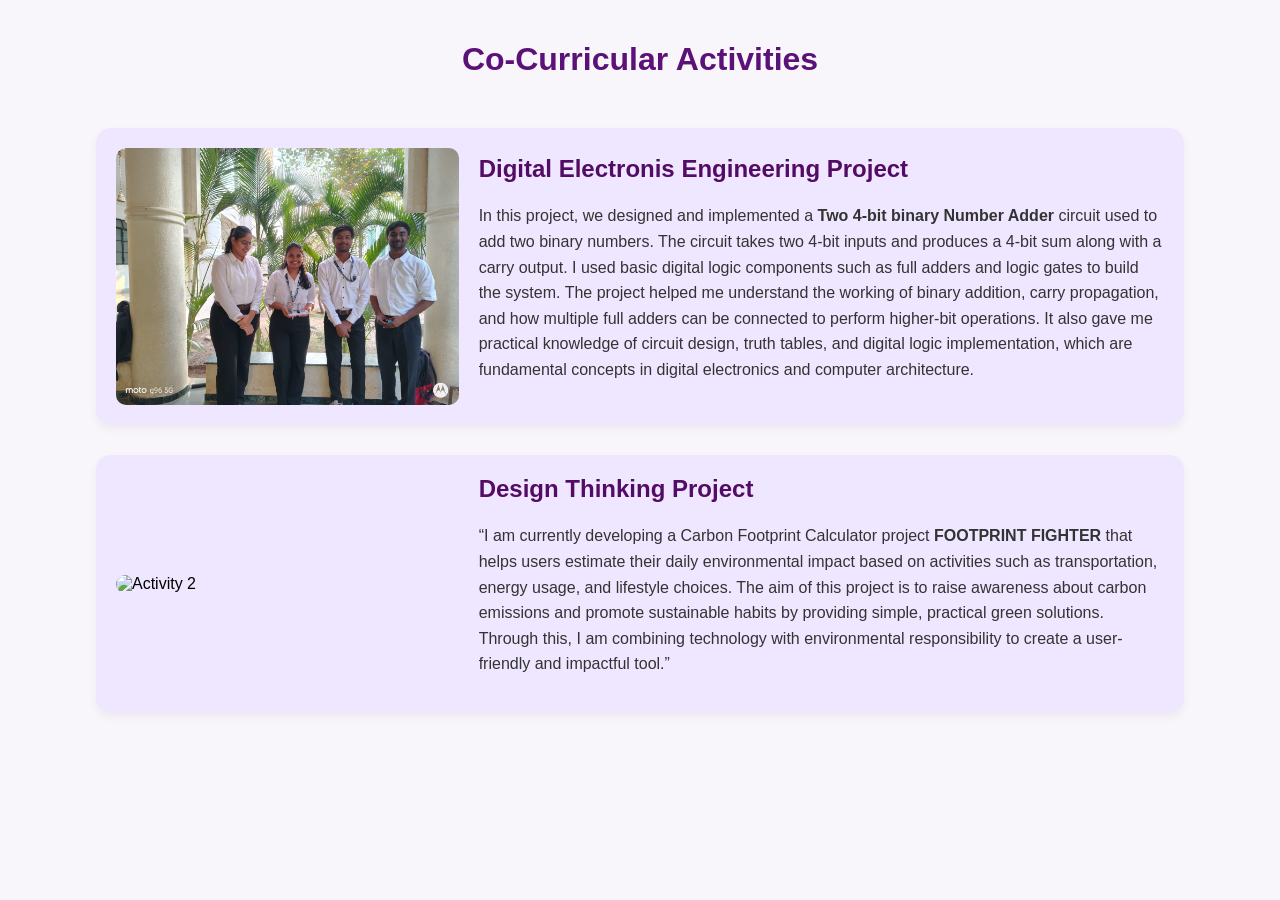
==== co.curr.html @ 9a323d30 "added other files" ====
<!DOCTYPE html>
<html lang="en">
<head>
    <meta charset="UTF-8">
    <title>Co-Curricular Activities</title>

    <style>
        body {
            margin: 0;
            font-family: Arial, sans-serif;
            background-color: #f9f6fb;
        }

        h1 {
            text-align: center;
            padding: 20px;
            color: #5c1179;
        }

        .container {
            width: 85%;
            margin: auto;
        }

        .activity {
            display: flex;
            align-items: center;
            background-color: #efe6ff;
            margin: 30px 0;
            padding: 20px;
            border-radius: 15px;
            box-shadow: 0 4px 10px rgba(0,0,0,0.05);
        }

        .images {
            flex: 1;
            display: flex;
            gap: 10px;
        }

        .images img {
            width: 100%;
            max-width: 400px;
            object-fit: cover;
            border-radius: 10px;
        }

        .content {
            flex: 2;
            padding-left: 20px;
        }

        .content h2 {
            margin-top: 0;
            color: #530c64;
        }

        .content p {
            color: #333;
            line-height: 1.6;
        }

        /* Responsive for mobile */
        @media (max-width: 768px) {
            .activity {
                flex-direction: column;
            }

            .content {
                padding-left: 0;
                margin-top: 15px;
            }

            .images {
                justify-content: center;
            }
        }
    </style>

</head>
<body>

    <h1>Co-Curricular Activities</h1>

    <div class="container">

        <!-- Activity 1 -->
        <div class="activity">
            <div class="images">
                <img src="DEE_photo.jpeg" width="500" alt="Activity 1">
                
            </div>

            <div class="content">
                <h2>Digital Electronis Engineering Project</h2>
                <p>
                    In this project, we designed and implemented a <strong>Two 4-bit binary Number Adder</strong> circuit used to add two binary numbers. The circuit takes two 4-bit inputs and produces a 4-bit sum along with a carry output. I used basic digital logic components such as full adders and logic gates to build the system.

                    The project helped me understand the working of binary addition, carry propagation, and how multiple full adders can be connected to perform higher-bit operations. It also gave me practical knowledge of circuit design, truth tables, and digital logic implementation, which are fundamental concepts in digital electronics and computer architecture. 
                </p>
            </div>
        </div>

        <!-- Activity 2 -->
        <div class="activity">
            <div class="images">
                <img src="activity2_img1.jpg" width="500" alt="Activity 2">
                
            </div>

            <div class="content">
                <h2>Design Thinking Project</h2>
                <p>
                  “I am currently developing a Carbon Footprint Calculator project <strong>FOOTPRINT FIGHTER</strong> that helps users estimate their daily environmental impact based on activities such as transportation, energy usage, and lifestyle choices. The aim of this project is to raise awareness about carbon emissions and promote sustainable habits by providing simple, practical green solutions. Through this, I am combining technology with environmental responsibility to create a user-friendly and impactful tool.”
                </p>
            </div>
        </div>

    </div>

</body>
</html>
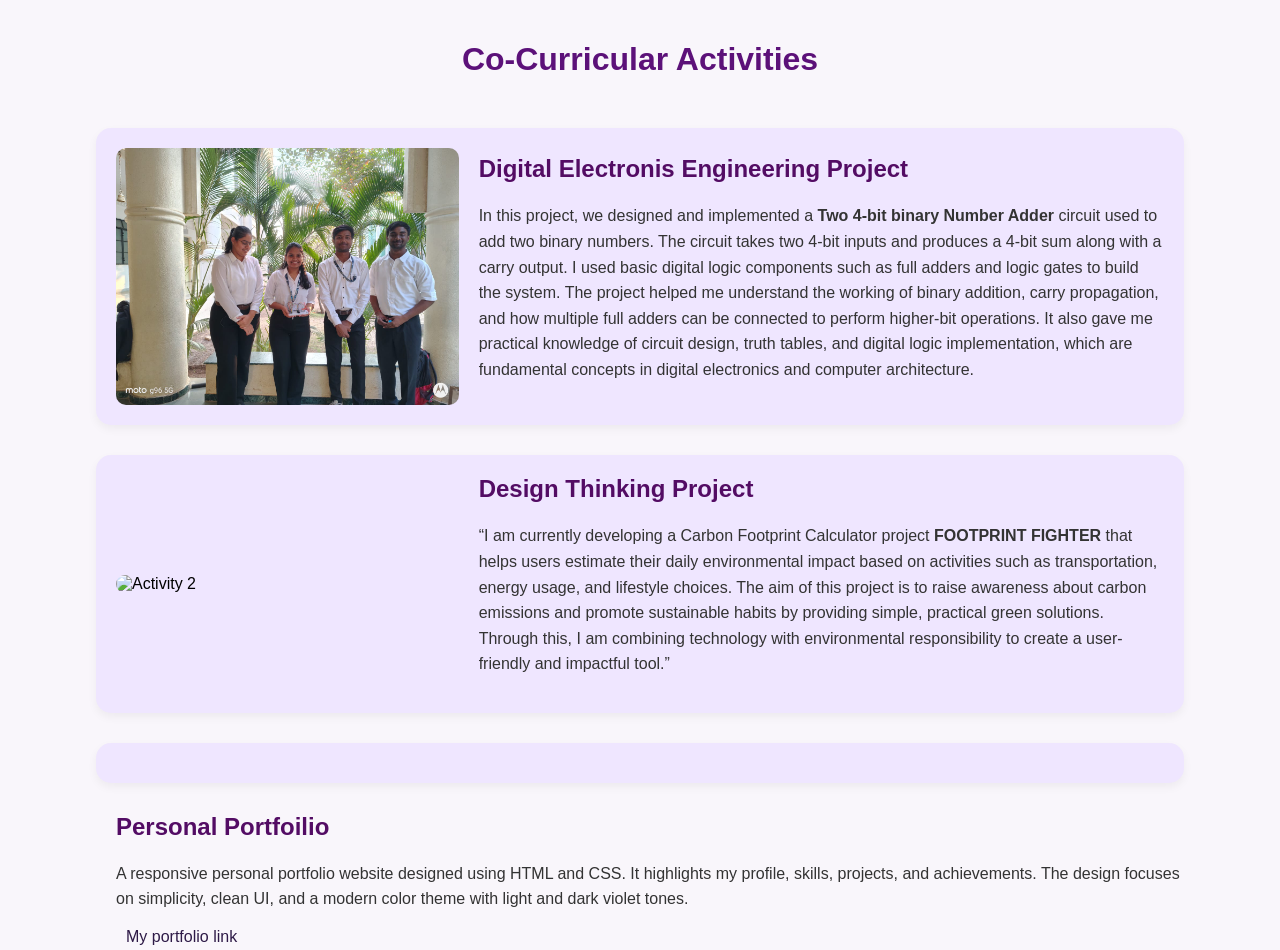
==== commit a90f1c15: "co.currupdated" ====
--- a/co.curr.html
+++ b/co.curr.html
@@ -72,8 +72,18 @@
             }
 
             .images {
-                justify-content: center;
+                justify-content: left;
             }
+        }
+        a {
+          color: #2e1a47;
+         text-decoration: none;
+          padding: 5px 10px;
+        }
+
+        a:hover {
+           background-color: #d6c4ff; /* light violet highlight */
+           border-radius: 5px;
         }
     </style>
 
@@ -104,7 +114,7 @@
         <!-- Activity 2 -->
         <div class="activity">
             <div class="images">
-                <img src="activity2_img1.jpg" width="500" alt="Activity 2">
+                <img src="fp2.png" width="250" alt="Activity 2">
                 
             </div>
 
@@ -115,6 +125,21 @@
                 </p>
             </div>
         </div>
+         <div class="activity">
+                
+            </div>
+
+            <div class="content">
+                <h2>Personal Portfoilio</h2>
+                <p>
+                 A responsive personal portfolio website designed using HTML and CSS. 
+                 It highlights my profile, skills, projects, and achievements. 
+                 The design focuses on simplicity, clean UI, and a modern color theme 
+                 with light and dark violet tones.
+                </p>
+                <a href="https://harshuway0910.github.io/ " class="portlink" target="_blank"> My portfolio link </a>
+            </div>
+        </div>
 
     </div>
 
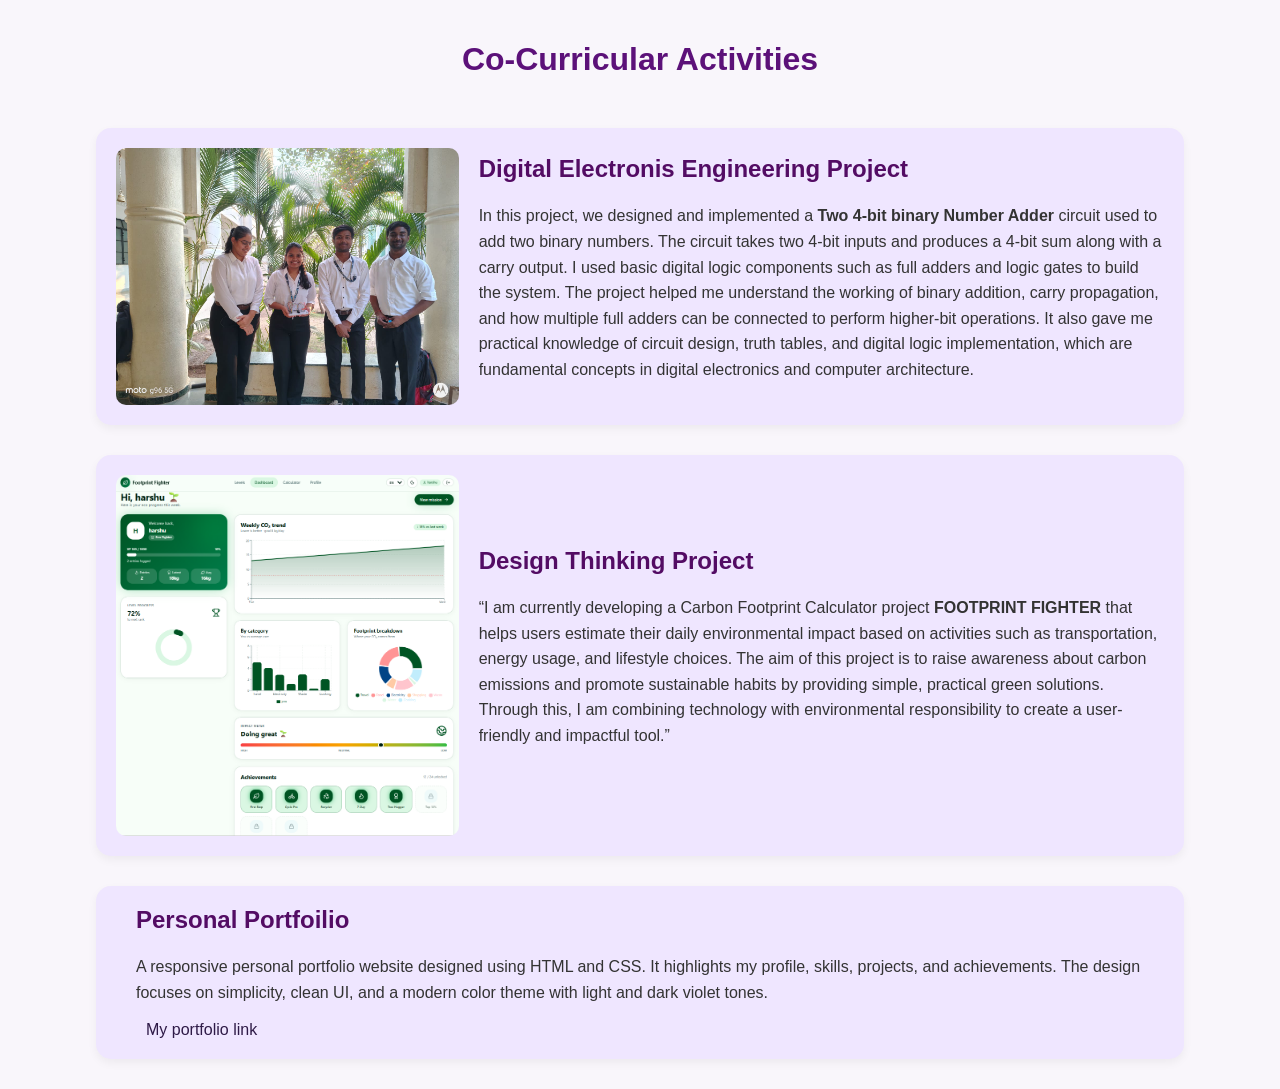
==== commit 81a28b21: "updated" ====
--- a/co.curr.html
+++ b/co.curr.html
@@ -114,7 +114,7 @@
         <!-- Activity 2 -->
         <div class="activity">
             <div class="images">
-                <img src="fp2.png" width="250" alt="Activity 2">
+                <img src="fp2.png" width="500" alt="Activity 2">
                 
             </div>
 
@@ -126,8 +126,6 @@
             </div>
         </div>
          <div class="activity">
-                
-            </div>
 
             <div class="content">
                 <h2>Personal Portfoilio</h2>
@@ -139,7 +137,6 @@
                 </p>
                 <a href="https://harshuway0910.github.io/ " class="portlink" target="_blank"> My portfolio link </a>
             </div>
-        </div>
 
     </div>
 
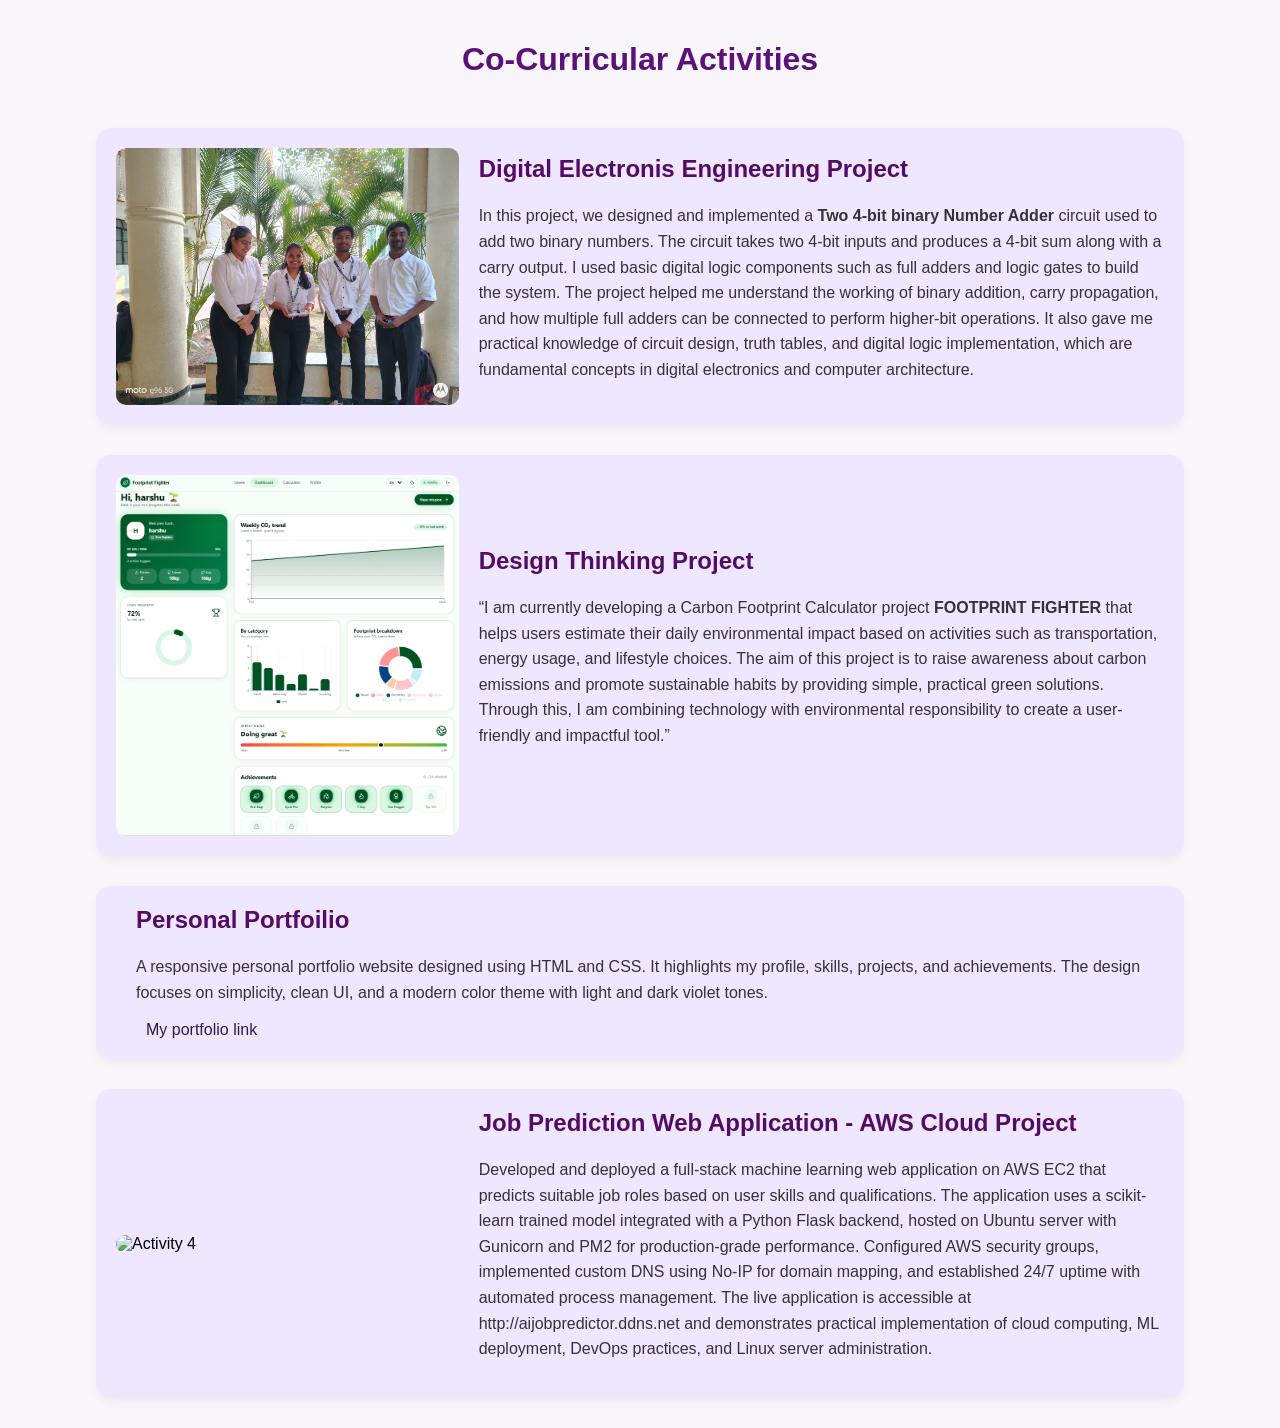
==== commit 3097919f: "done" ====
--- a/co.curr.html
+++ b/co.curr.html
@@ -137,8 +137,22 @@
                 </p>
                 <a href="https://harshuway0910.github.io/ " class="portlink" target="_blank"> My portfolio link </a>
             </div>
+        </div>  
+            <div class="activity">
+            <div class="images">
+                <img src="CTproject.png" width="500" alt="Activity 4">
+                
+            </div>
 
-    </div>
+            <div class="content">
+                <h2>Job Prediction Web Application - AWS Cloud Project</h2>
+                <p>Developed and deployed a full-stack machine learning web application on AWS EC2 that predicts suitable job roles based on user skills and qualifications. The application uses a scikit-learn trained model integrated with a Python Flask backend, hosted on Ubuntu server with Gunicorn and PM2 for production-grade performance. Configured AWS security groups, implemented custom DNS using No-IP for domain mapping, and established 24/7 uptime with automated process management. The live application is accessible at http://aijobpredictor.ddns.net and demonstrates practical implementation of cloud computing, ML deployment, DevOps practices, and Linux server administration.
+                  
+            </div>
+       
+
+
+        </div>
 
 </body>
 </html>
